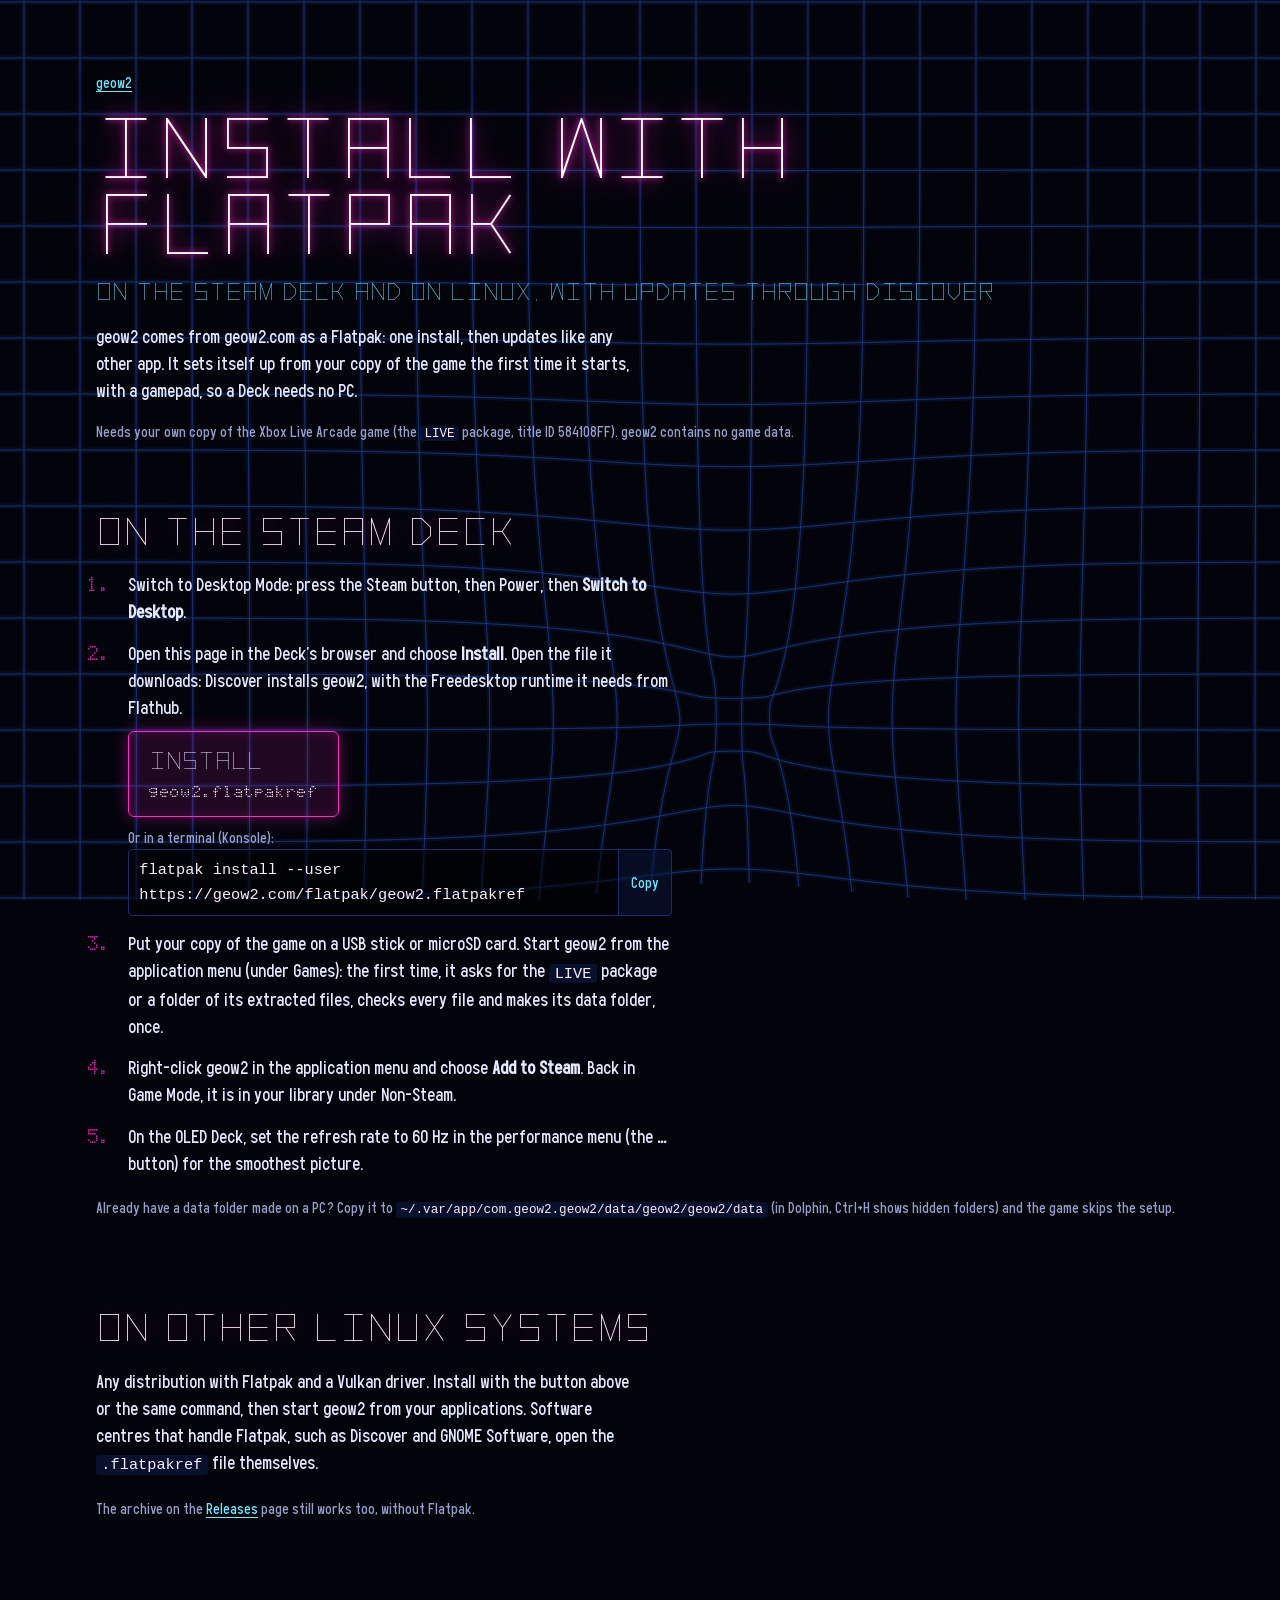
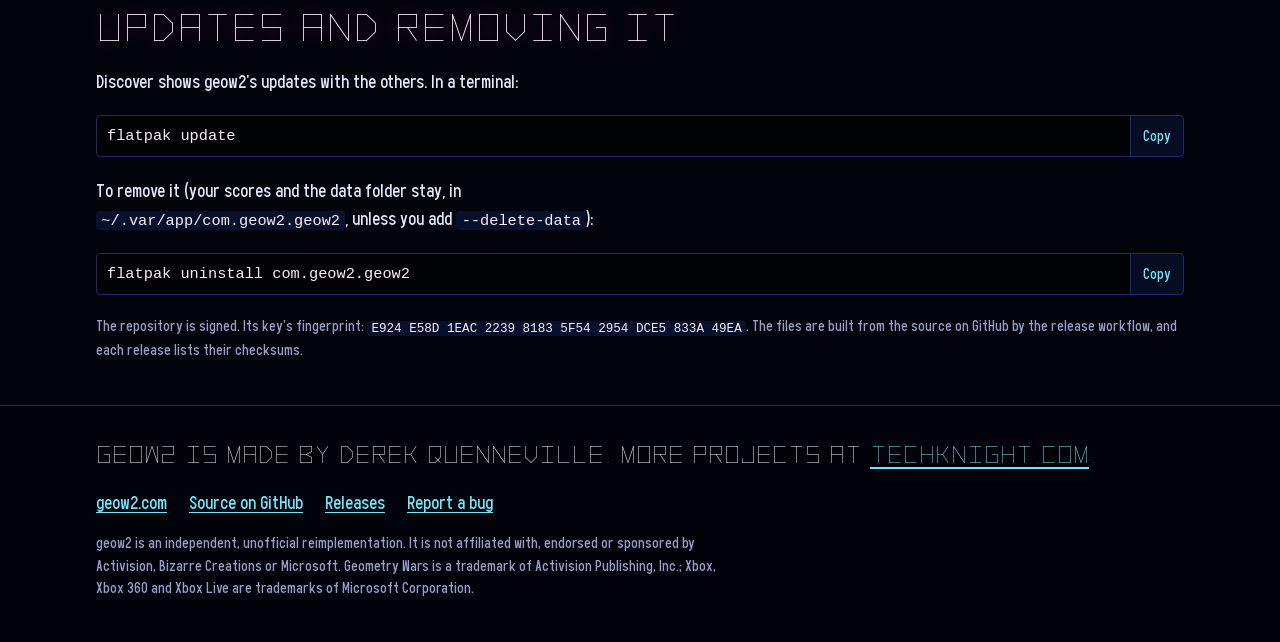
==== flatpak/index.html @ 90202875 "Install with Flatpak: geow2.com/flatpak, the signed repository from the latest release, and setup in" ====
<!doctype html>
<html lang="en">
<head>
<meta charset="utf-8">
<meta name="viewport" content="width=device-width, initial-scale=1, viewport-fit=cover">
<title>Install with Flatpak · geow2</title>
<meta name="description" content="Install geow2 on the Steam Deck or on Linux with Flatpak, from geow2.com, with updates through Discover.">
<meta name="author" content="Derek Quenneville">
<meta name="theme-color" content="#03040b">
<link rel="canonical" href="https://geow2.com/flatpak/">
<link rel="icon" href="../img/favicon.ico" sizes="any">
<link rel="icon" href="../img/icon-32.png" type="image/png" sizes="32x32">
<link rel="apple-touch-icon" href="../img/icon-180.png">
<meta property="og:type" content="website">
<meta property="og:url" content="https://geow2.com/flatpak/">
<meta property="og:title" content="geow2 on the Steam Deck and Linux">
<meta property="og:description" content="Install geow2 with Flatpak, with updates through Discover.">
<meta property="og:image" content="https://geow2.com/img/social.png">
<meta property="og:image:alt" content="The geow2 icon, a glowing G2 on a warped blue grid, beside the name geow2">
<meta name="twitter:card" content="summary_large_image">
<link rel="preload" href="../fonts/alpha-prota/AlphaProta-Regular.woff2" as="font" type="font/woff2" crossorigin>
<link rel="preload" href="../fonts/rijusans/Rijusans-Regular.woff2" as="font" type="font/woff2" crossorigin>
<link rel="stylesheet" href="../css/site.css">
</head>
<body>
<canvas id="grid" aria-hidden="true"></canvas>

<header class="hero hero-page">
  <div class="wrap">
    <p class="crumb"><a href="../">geow2</a></p>
    <h1 class="page-title">Install with Flatpak</h1>
    <p class="tagline">On the Steam Deck and on Linux, with updates through Discover</p>
    <p class="lede">geow2 comes from geow2.com as a Flatpak: one install, then updates like any other app. It sets
    itself up from your copy of the game the first time it starts, with a gamepad, so a Deck needs no PC.</p>
    <p class="needs">Needs your own copy of the Xbox Live Arcade game (the <code>LIVE</code> package, title ID
    584108FF). geow2 contains no game data.</p>
  </div>
</header>

<main>
  <section class="wrap section" id="deck" aria-labelledby="deck-h">
    <h2 id="deck-h">On the Steam Deck</h2>
    <ol class="numbered">
      <li><p>Switch to Desktop Mode: press the Steam button, then Power, then <b>Switch to Desktop</b>.</p></li>
      <li>
        <p>Open this page in the Deck's browser and choose <b>Install</b>. Open the file it downloads: Discover
        installs geow2, with the Freedesktop runtime it needs from Flathub.</p>
        <p><a class="btn btn-primary btn-inline" href="geow2.flatpakref"><span class="btn-label">Install</span>
        <span class="readout">geow2.flatpakref</span></a></p>
        <p class="small">Or in a terminal (Konsole):</p>
        <div class="cmd"><code id="cmd-install">flatpak install --user https://geow2.com/flatpak/geow2.flatpakref</code><button type="button" class="copy" data-copy="cmd-install">Copy</button></div>
      </li>
      <li><p>Put your copy of the game on a USB stick or microSD card. Start geow2 from the application menu
      (under Games): the first time, it asks for the <code>LIVE</code> package or a folder of its extracted files,
      checks every file and makes its data folder, once.</p></li>
      <li><p>Right-click geow2 in the application menu and choose <b>Add to Steam</b>. Back in Game Mode, it is in
      your library under Non-Steam.</p></li>
      <li><p>On the OLED Deck, set the refresh rate to 60 Hz in the performance menu (the <b>...</b> button) for the
      smoothest picture.</p></li>
    </ol>
    <p class="small">Already have a data folder made on a PC? Copy it to
    <code>~/.var/app/com.geow2.geow2/data/geow2/geow2/data</code> (in Dolphin, Ctrl+H shows hidden folders) and the
    game skips the setup.</p>
  </section>

  <section class="wrap section" id="linux" aria-labelledby="linux-h">
    <h2 id="linux-h">On other Linux systems</h2>
    <p class="section-lede">Any distribution with Flatpak and a Vulkan driver. Install with the button above or the
    same command, then start geow2 from your applications. Software centres that handle Flatpak, such as Discover
    and GNOME Software, open the <code>.flatpakref</code> file themselves.</p>
    <p class="small">The archive on the <a href="https://github.com/techknight/geow2/releases/latest">Releases</a>
    page still works too, without Flatpak.</p>
  </section>

  <section class="wrap section" id="updates" aria-labelledby="updates-h">
    <h2 id="updates-h">Updates and removing it</h2>
    <p class="section-lede">Discover shows geow2's updates with the others. In a terminal:</p>
    <div class="cmd"><code id="cmd-update">flatpak update</code><button type="button" class="copy" data-copy="cmd-update">Copy</button></div>
    <p class="section-lede">To remove it (your scores and the data folder stay, in
    <code>~/.var/app/com.geow2.geow2</code>, unless you add <code>--delete-data</code>):</p>
    <div class="cmd"><code id="cmd-remove">flatpak uninstall com.geow2.geow2</code><button type="button" class="copy" data-copy="cmd-remove">Copy</button></div>
    <p class="small">The repository is signed. Its key's fingerprint:
    <code>E924 E58D 1EAC 2239 8183 5F54 2954 DCE5 833A 49EA</code>. The files are built from the source on GitHub
    by the release workflow, and each release lists their checksums.</p>
  </section>
</main>

<footer class="footer">
  <div class="wrap footer-inner">
    <p class="byline">geow2 is made by Derek Quenneville. More projects at
    <a href="https://techknight.com">techknight.com</a>.</p>
    <nav class="footer-links" aria-label="Project">
      <a href="../">geow2.com</a>
      <a href="https://github.com/techknight/geow2">Source on GitHub</a>
      <a href="https://github.com/techknight/geow2/releases">Releases</a>
      <a href="https://github.com/techknight/geow2/issues">Report a bug</a>
    </nav>
    <p class="legal">geow2 is an independent, unofficial reimplementation. It is not affiliated with, endorsed or
    sponsored by Activision, Bizarre Creations or Microsoft. Geometry Wars is a trademark of Activision Publishing,
    Inc.; Xbox, Xbox 360 and Xbox Live are trademarks of Microsoft Corporation.</p>
  </div>
</footer>

<script src="../js/site.js" defer></script>
</body>
</html>
---- css/site.css ----
/* geow2.com. One dark look, on purpose: the game's own world is a black
   field with a blue grid and neon lines. The page sits on a canvas grid
   (js/site.js) that bends toward the pointer like a gravity well.
   Layout: a hero (text beside a live clip), then full-width sections in a
   single 1120 px column; the mode cards alternate clip and text. */

@font-face {
  font-family: "Alpha Prota";
  src: url("../fonts/alpha-prota/AlphaProta-Regular.woff2") format("woff2");
  font-weight: 400;
  font-display: swap;
}
@font-face {
  font-family: "MatrixType";
  src: url("../fonts/matrixtype/MatrixType-Regular.woff2") format("woff2");
  font-weight: 400;
  font-display: swap;
}
@font-face {
  font-family: "MatrixType";
  src: url("../fonts/matrixtype/MatrixType-Bold.woff2") format("woff2");
  font-weight: 700;
  font-display: swap;
}
@font-face {
  font-family: "Rijusans";
  src: url("../fonts/rijusans/Rijusans-Regular.woff2") format("woff2");
  font-weight: 400;
  font-display: swap;
}
@font-face {
  font-family: "Rijusans";
  src: url("../fonts/rijusans/Rijusans-Italic.woff2") format("woff2");
  font-weight: 400;
  font-style: italic;
  font-display: swap;
}

:root {
  /* Colour: the icon's grid blue and G2 magenta, on near-black. */
  --void: #03040b;
  --panel: rgba(8, 11, 28, 0.86);
  --edge: #1b2b6e;
  --grid: #2864ff;
  --glow: #ff28c8;
  --core: #ffebfa;
  --ink: #e4e9ff;
  --dim: #98a1cc;
  --cyan: #6fe8ff;

  /* Type */
  --display: "Alpha Prota", "Trebuchet MS", system-ui, sans-serif;
  --readout: "MatrixType", ui-monospace, "Cascadia Mono", Consolas, monospace;
  --body: "Rijusans", system-ui, -apple-system, "Segoe UI", sans-serif;

  --step--1: 0.875rem;
  --step-0: 1.0625rem;
  --step-1: 1.375rem;
  --step-2: clamp(1.6rem, 1.2rem + 1.6vw, 2.25rem);
  --step-3: clamp(3.5rem, 2rem + 8vw, 7.5rem);

  --gutter-l: max(16px, env(safe-area-inset-left, 0px));
  --gutter-r: max(16px, env(safe-area-inset-right, 0px));
  --radius: 6px;
  color-scheme: dark;
}

*, *::before, *::after { box-sizing: border-box; }

html { -webkit-text-size-adjust: 100%; }

body {
  margin: 0;
  background: var(--void);
  color: var(--ink);
  font: 400 var(--step-0) / 1.6 var(--body);
  overflow-x: hidden;
}

#grid {
  position: fixed;
  inset: 0;
  width: 100%;
  height: 100%;
  z-index: -1;
  display: block;
}

.wrap {
  max-width: 1120px;
  margin: 0 auto;
  padding-left: var(--gutter-l);
  padding-right: var(--gutter-r);
}

a { color: var(--cyan); text-underline-offset: 0.18em; }
a:hover { color: var(--core); }
:focus-visible { outline: 2px solid var(--glow); outline-offset: 3px; border-radius: 2px; }

h1, h2, h3 { font-family: var(--display); font-weight: 400; margin: 0; text-wrap: balance; line-height: 1.1; }
h2 { font-size: var(--step-2); color: var(--core); text-shadow: 0 0 18px rgba(255, 40, 200, 0.45); }
h3 { font-size: var(--step-1); }
p { margin: 0; }
code {
  font-family: ui-monospace, "Cascadia Mono", Consolas, monospace;
  font-size: 0.9em;
  color: var(--core);
  background: rgba(40, 100, 255, 0.14);
  padding: 0.05em 0.35em;
  border-radius: 3px;
  overflow-wrap: anywhere;
}
.readout { font-family: var(--readout); letter-spacing: 0.04em; font-variant-numeric: tabular-nums; }
.small { font-size: var(--step--1); color: var(--dim); }

/* Hero */

.hero { padding-block: clamp(32px, 6vw, 72px) clamp(8px, 2vw, 24px); }
.hero-inner {
  display: grid;
  grid-template-columns: minmax(0, 1fr) minmax(0, 1.15fr);
  gap: clamp(24px, 4vw, 56px);
  align-items: center;
}
.hero-text { display: grid; gap: 20px; min-width: 0; }
.wordmark {
  font-size: var(--step-3);
  line-height: 0.9;
  color: #fff;
  text-shadow: 0 0 6px var(--glow), 0 0 24px var(--glow), 0 0 60px rgba(255, 40, 200, 0.6);
}
.tagline { font-family: var(--display); font-size: var(--step-1); color: var(--cyan); line-height: 1.3; }
.lede { max-width: 56ch; }
.needs { font-size: var(--step--1); color: var(--dim); }

.download { display: grid; gap: 10px; justify-items: start; }
.btn {
  display: inline-grid;
  gap: 2px;
  padding: 12px 20px;
  border-radius: var(--radius);
  text-decoration: none;
  color: var(--ink);
}
.btn-primary {
  border: 1px solid var(--glow);
  background: rgba(255, 40, 200, 0.12);
  box-shadow: 0 0 18px rgba(255, 40, 200, 0.35), inset 0 0 12px rgba(255, 40, 200, 0.18);
  transition: box-shadow 0.2s, background 0.2s;
}
.btn-primary:hover {
  color: #fff;
  background: rgba(255, 40, 200, 0.22);
  box-shadow: 0 0 28px rgba(255, 40, 200, 0.6), inset 0 0 14px rgba(255, 40, 200, 0.3);
}
.btn-label { font-family: var(--display); font-size: var(--step-1); }
.btn .readout { font-size: var(--step--1); color: var(--core); }
.dl-others { list-style: none; margin: 0; padding: 0; display: flex; flex-wrap: wrap; gap: 6px 18px; font-size: var(--step--1); }
.dl-others .readout { color: var(--dim); margin-left: 0.3em; }

.hero-clip, .mode-clip { margin: 0; min-width: 0; }
.clip {
  display: block;
  width: 100%;
  max-width: 100%;
  aspect-ratio: 16 / 9;
  height: auto;
  background: #000;
  border: 1px solid var(--edge);
  border-radius: var(--radius);
  object-fit: cover;
}
.hero-clip .clip { box-shadow: 0 0 40px rgba(40, 100, 255, 0.35), 0 0 120px rgba(40, 100, 255, 0.15); }

/* Other pages' heads */

.hero-page .wrap { display: grid; gap: 16px; }
.crumb { font-size: var(--step--1); }
.page-title {
  font-size: clamp(2.6rem, 1.6rem + 5vw, 5rem);
  line-height: 0.95;
  color: #fff;
  text-shadow: 0 0 6px var(--glow), 0 0 24px var(--glow), 0 0 60px rgba(255, 40, 200, 0.6);
}
.hero-page .lede { max-width: 68ch; }

/* The link to Online scores on the main page */

.online-callout { font-size: var(--step--1); }
.online-callout a { font-family: var(--display); font-size: var(--step-0); }
.btn-inline { display: inline-grid; }

/* Sections */

.section { padding-block: clamp(24px, 3.5vw, 44px); display: grid; gap: 20px; }
.section-lede { max-width: 68ch; color: var(--ink); }
.more { font-size: var(--step--1); }

.steps {
  list-style: none;
  margin: 0;
  padding: 0;
  display: grid;
  grid-template-columns: repeat(3, minmax(0, 1fr));
  gap: 16px;
  counter-reset: step;
}
.step {
  counter-increment: step;
  background: var(--panel);
  border: 1px solid var(--edge);
  border-radius: var(--radius);
  padding: 20px;
  display: grid;
  gap: 10px;
  align-content: start;
  min-width: 0;
}
.step h3::before {
  content: counter(step);
  font-family: var(--readout);
  color: var(--glow);
  margin-right: 0.5em;
}
.cmd {
  display: flex;
  align-items: stretch;
  gap: 0;
  border: 1px solid var(--edge);
  border-radius: 4px;
  background: rgba(0, 0, 0, 0.5);
  min-width: 0;
}
.cmd code {
  flex: 1;
  min-width: 0;
  background: none;
  padding: 8px 10px;
  border-radius: 0;
}
.copy {
  flex: none;
  font: 400 var(--step--1) var(--body);
  color: var(--cyan);
  background: rgba(40, 100, 255, 0.12);
  border: 0;
  border-left: 1px solid var(--edge);
  padding: 0 12px;
  cursor: pointer;
}
.copy:hover { color: #fff; background: rgba(40, 100, 255, 0.25); }

.numbered { margin: 0; padding-left: 1.6em; display: grid; gap: 14px; max-width: 72ch; }
.numbered li { padding-left: 0.3em; }
.numbered li::marker { font-family: var(--readout); color: var(--glow); }
.numbered li > p + p { margin-top: 10px; }
.facts { list-style: none; margin: 10px 0 0; padding: 0; display: grid; gap: 8px; }
.facts .readout { color: var(--cyan); margin-right: 0.6em; }

/* Modes */

.mode {
  display: grid;
  grid-template-columns: minmax(0, 1.2fr) minmax(0, 1fr);
  gap: clamp(20px, 3.5vw, 48px);
  align-items: center;
  padding-block: 12px;
}
.mode:nth-of-type(even) .mode-clip { order: 2; }
.mode-text { display: grid; gap: 12px; min-width: 0; }
.mode-text h3 {
  font-size: var(--step-2);
  color: #fff;
  text-shadow: 0 0 14px rgba(111, 232, 255, 0.55);
}
.mode-text p { max-width: 60ch; }
.stats { color: var(--cyan); font-size: var(--step--1); text-transform: uppercase; }
.stats span { color: var(--glow); padding-inline: 0.25em; }
.mode-wide .mode-text h2 { font-size: var(--step-2); }

/* Screenshots */

.gallery {
  list-style: none;
  margin: 0;
  padding: 0;
  display: grid;
  grid-template-columns: repeat(3, minmax(0, 1fr));
  gap: 12px;
}
.gallery a { display: block; border-radius: var(--radius); }
.gallery img {
  display: block;
  width: 100%;
  height: auto;
  aspect-ratio: 16 / 9;
  object-fit: cover;
  border: 1px solid var(--edge);
  border-radius: var(--radius);
  transition: border-color 0.2s, box-shadow 0.2s;
}
.gallery a:hover img { border-color: var(--grid); box-shadow: 0 0 22px rgba(40, 100, 255, 0.5); }

/* Faithful */

.cols { display: grid; grid-template-columns: minmax(0, 1fr) minmax(0, 1fr); gap: clamp(20px, 4vw, 56px); align-items: start; }
.col { display: grid; gap: 14px; min-width: 0; }
.features { list-style: none; margin: 0; padding: 0; display: grid; gap: 12px; }
.features li {
  display: grid;
  grid-template-columns: 13.5em minmax(0, 1fr);
  gap: 12px;
  align-items: baseline;
  padding-bottom: 12px;
  border-bottom: 1px solid var(--edge);
}
.features .readout { color: var(--cyan); text-transform: uppercase; font-size: var(--step--1); }

/* Footer */

.footer { border-top: 1px solid var(--edge); background: rgba(3, 4, 11, 0.9); }
.footer-inner { padding-block: 32px 48px; display: grid; gap: 16px; }
.byline { font-family: var(--display); font-size: var(--step-1); color: var(--core); }
.footer-links { display: flex; flex-wrap: wrap; gap: 8px 22px; }
.legal { font-size: var(--step--1); color: var(--dim); max-width: 90ch; }
#site-version { color: var(--edge); }

/* Narrow screens */

@media (max-width: 860px) {
  .hero-inner, .mode, .cols { grid-template-columns: minmax(0, 1fr); }
  .mode:nth-of-type(even) .mode-clip { order: 0; }
  .steps { grid-template-columns: minmax(0, 1fr); }
  .gallery { grid-template-columns: repeat(2, minmax(0, 1fr)); }
}
@media (max-width: 480px) {
  .gallery { grid-template-columns: minmax(0, 1fr); }
  .features li { grid-template-columns: minmax(0, 1fr); gap: 2px; }
}

@media (prefers-reduced-motion: reduce) {
  .btn-primary, .gallery img { transition: none; }
}
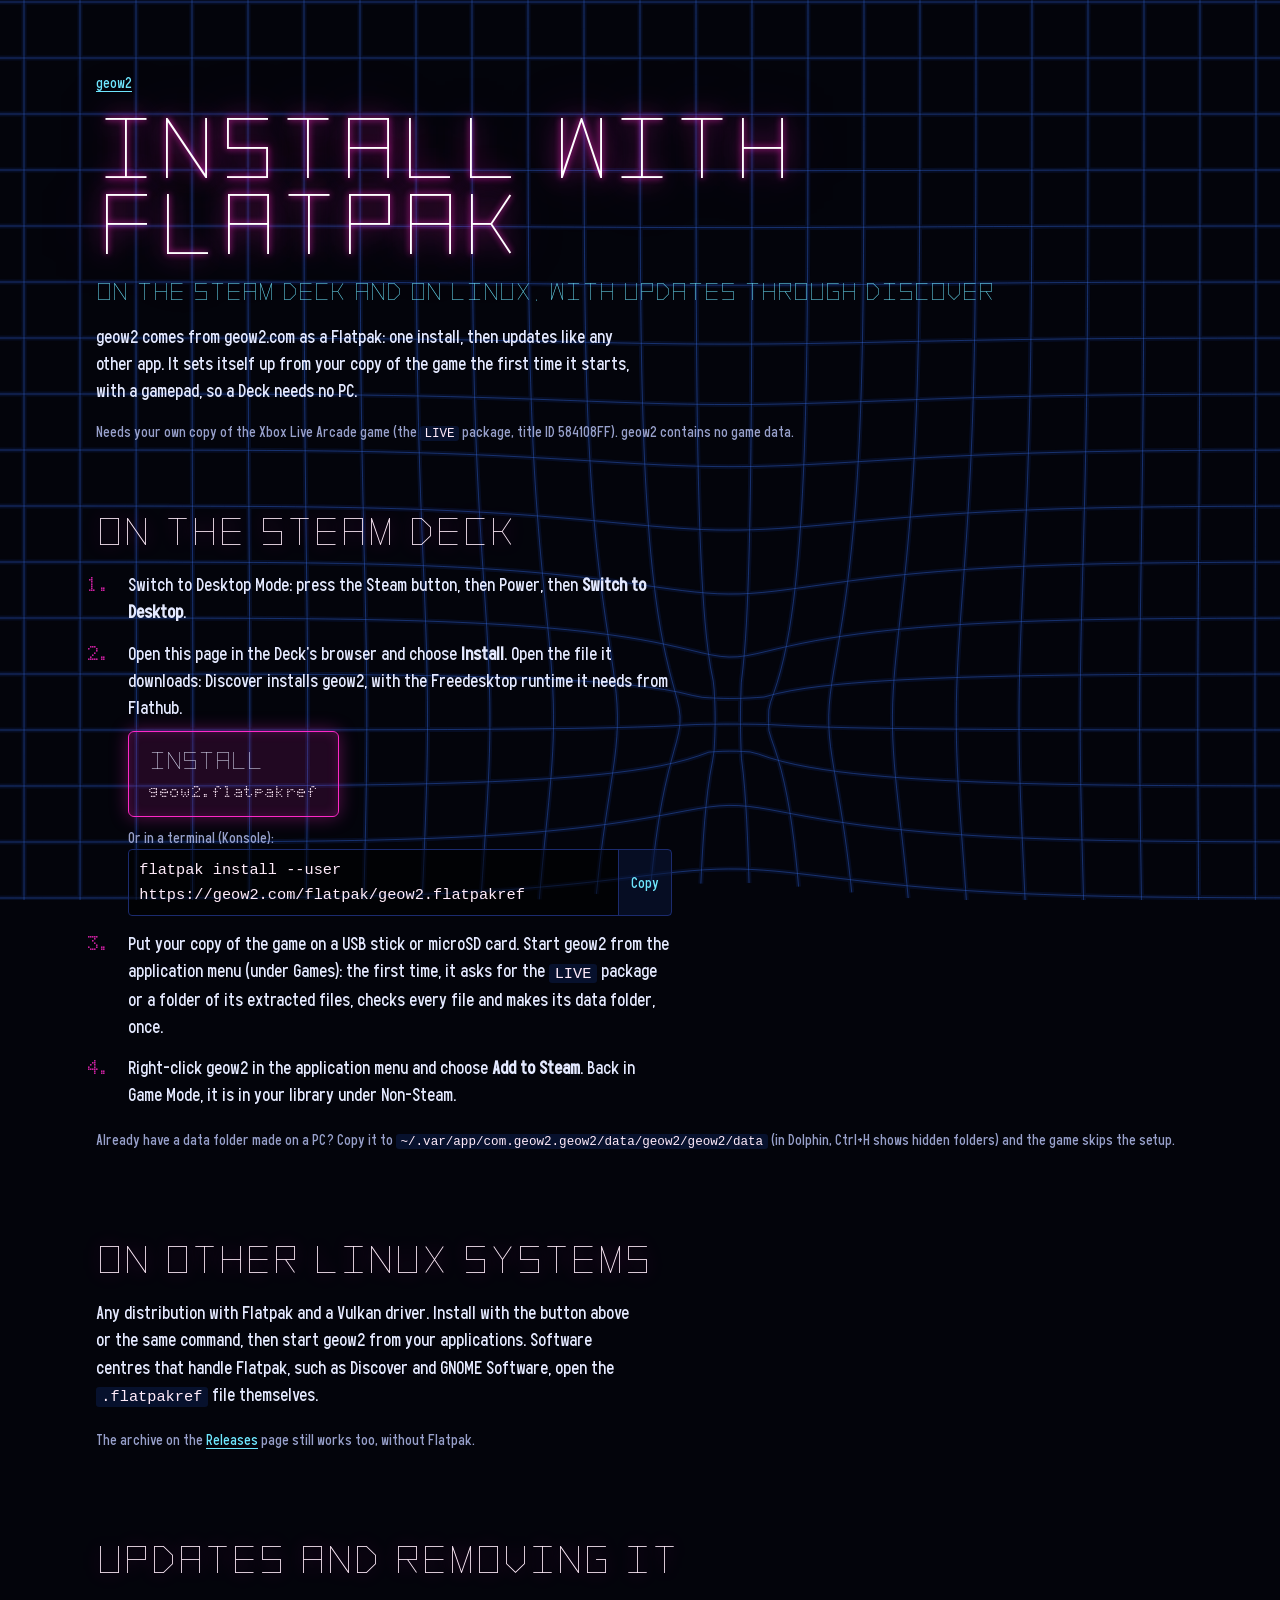
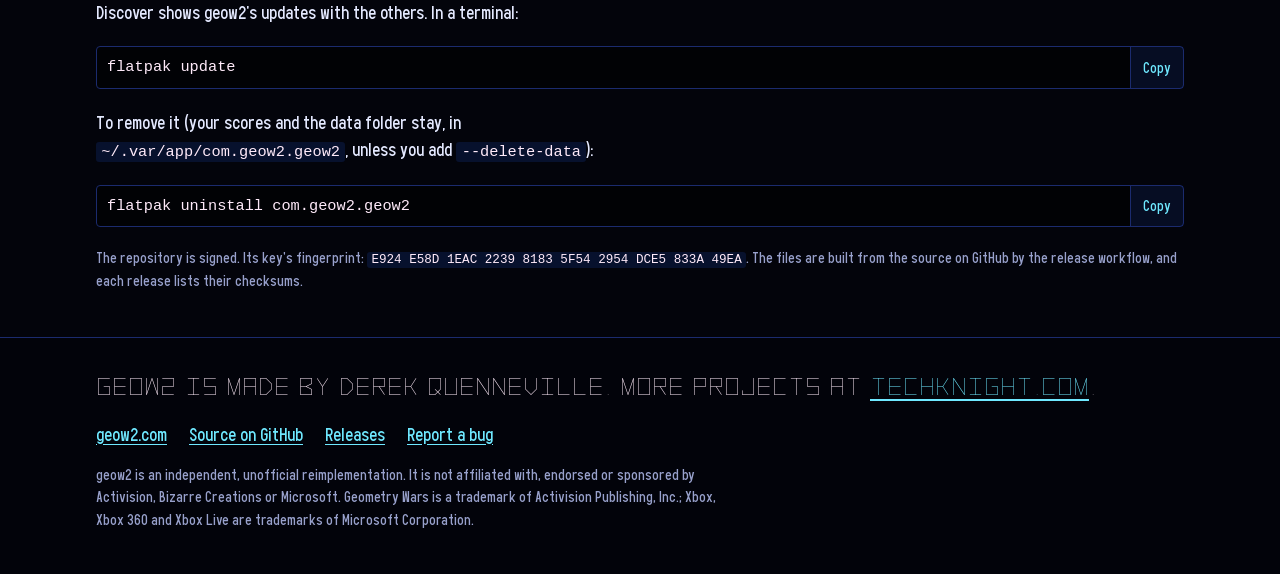
==== commit 4ee5d5ec: "Smooth motion (1.2.0): no more 60 Hz advice for the OLED Deck Co-Authored-By: Claude Opus 5.5 <norep" ====
--- a/flatpak/index.html
+++ b/flatpak/index.html
@@ -55,8 +55,6 @@
       checks every file and makes its data folder, once.</p></li>
       <li><p>Right-click geow2 in the application menu and choose <b>Add to Steam</b>. Back in Game Mode, it is in
       your library under Non-Steam.</p></li>
-      <li><p>On the OLED Deck, set the refresh rate to 60 Hz in the performance menu (the <b>...</b> button) for the
-      smoothest picture.</p></li>
     </ol>
     <p class="small">Already have a data folder made on a PC? Copy it to
     <code>~/.var/app/com.geow2.geow2/data/geow2/geow2/data</code> (in Dolphin, Ctrl+H shows hidden folders) and the
